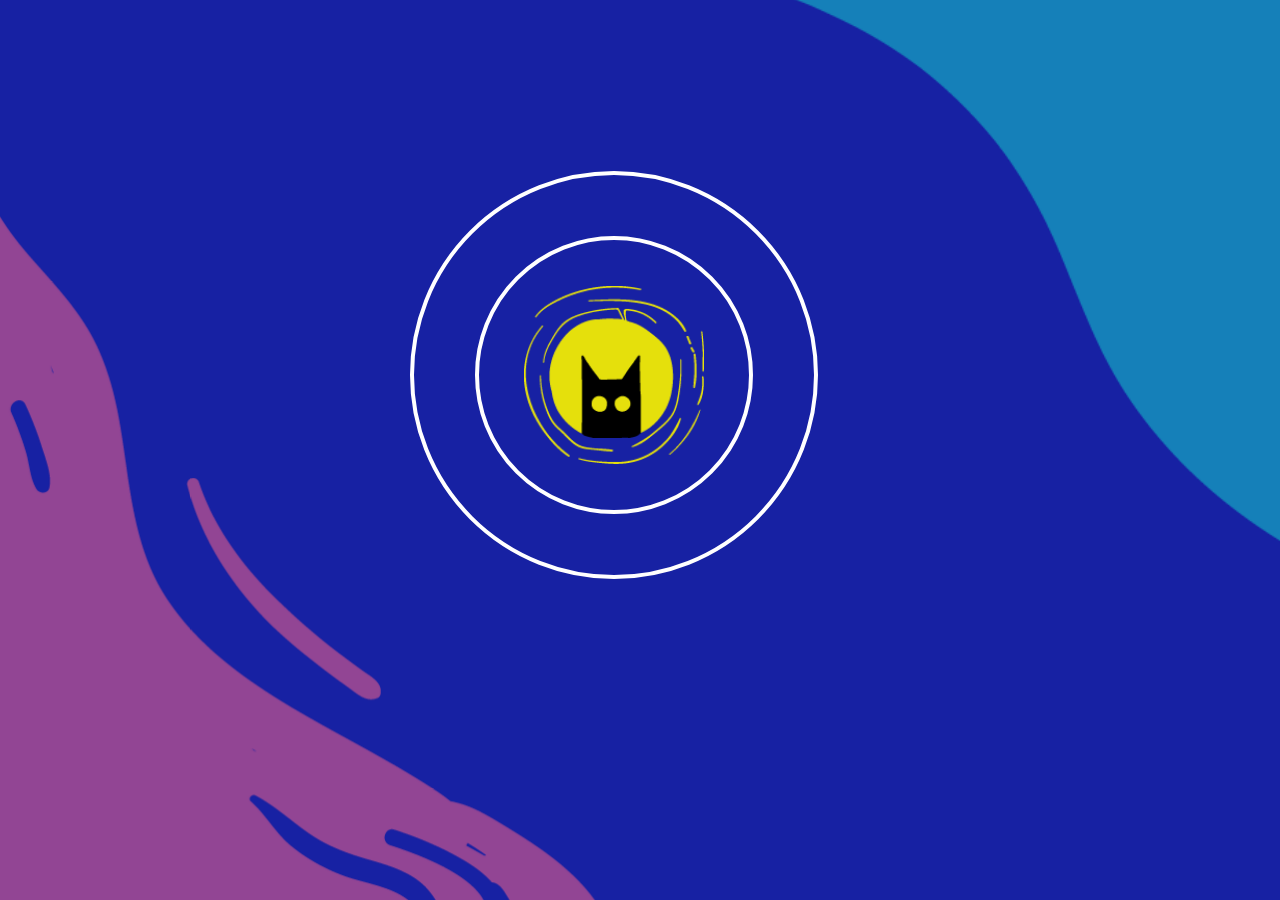
==== index.html @ 48800024 "@media for 1 planet" ====
<!DOCTYPE html>
<html>
<head>
    <meta charset="utf-8">
    <link href="css/homeMovementClouds.css" rel="stylesheet">
    <link href="css/keyframes.css" rel="stylesheet">
    <link href="css/media.css" rel="stylesheet">
    <meta name="viewport" content="width=device-width, initial-scale=1.0">
</head>
<body>

<header class="header">
    <a href=""> Карта </a>
</header>

<!--<div class="content">-->
<!--<<<<<<< HEAD-->
   <main>
       <section class="down">
           <div class="down1">
           </div>
           <div class="down2">
           </div>
       </section>
       <section class="top">
           <div class="top1">
           </div>
           <div class="top2">
           </div>
       </section>

       <section class="orbits center">
	   <div class="orb1 center">
	   <div class="planet1"></div>
			   <div class="orb2 center">
			       <div class="planet2"></div>
                   <div class="cat"></div>
			   </div>
	   </div>
	   
       
       </section>
   </main>
    <!--<div class="CloudsAdapt top1">-->
    <!--</div>-->
    <!--<div class="CloudsAdapt">-->
    <!--</div>-->
    <!--<div class="CloudsAdapt">-->
    <!--</div>-->
<!--=======-->
	<!-- <div class="orbits"> -->
		<!-- <div id="c1"></div> -->
		<!-- <div id="c2"></div> -->
	<!-- </div> -->

	
<!--&gt;>>>>>> f2f3dc037f4c2b1f7d5a09b7b2b5c624f98f9f0e-->
<!--</div>-->

</body>
</html>
---- css/homeMovementClouds.css ----
body{
	background-color:#1721a3;
	text-align:center;

}
*{
	margin: 0;
	padding: 0;
}


header {
	position: fixed;
	top:-999px;
	width: 100%;
	height: 10vh;
	max-height:160px;
	background-color:#ffce50;
	/*text-align:center;*/
}

main{
	position: relative;
	width: 100vw;
	height: 100vh;
	display: flex;
	flex-flow: row wrap;

}

section{
	height: 100%;
/* 		width: 100%; */
	/*flex: 1;*/
	/*display: flex;*/
	/*flex-flow: c;*/
}

.center{
	display:flex;
	align-items:center;
	margin: auto;
	border-radius: 40vh;
}

.orbits{
	/* display:flex; */
	/* align-items:center; */
	position: absolute;
	height:30%;
	width:60%;
	transform:translate(50%, 50%);
	left:-12%;
	top: 4%;
	z-index:100;
}

.orb1{
	/* display:flex; */
	/* align-items:center; */
	/* margin:0 auto; */
	width: 400px;
	height: 400px;
	border: 4px solid white;
	position: relative;
}

.orb2{
	/* display:flex; */
	/* align-items:center; */
	/* margin: auto; */
	width: 270px;
	height: 270px;
	border: 4px solid white;
	position: relative;
}

.cat{
	margin: auto;
	width: 180px;
	height: 180px;
	background:url(images/GO.png) no-repeat center/contain;
}

.planet1{
	position: absolute;
	width: 80px;
	height: 80px;
	left:40%;
	animation: movePlanet1 10s infinite linear;
	background:url(images/pl1.png) no-repeat center/contain;
}

.down1{
	position: fixed;
	height: 110%;
	width:110%;
	left:-5%;
	bottom:-13%;

	background:url(images/obl4.png) no-repeat center;
	background-position: -30px 22px;
	animation: moveBot 5s infinite ease-in-out alternate;
	background-size:contain;
	z-index: 5;
}

.top1 {
	position: fixed;
	right:-10%;
	top:-10%;
	height: 110%;
	width: 110%;
	background: url(images/obl32.png) no-repeat center/contain;
	background-position: 55vw -75px;
	animation: moveTop 5s infinite ease-in-out alternate;
	z-index: 1;
}
---- css/keyframes.css ----
@keyframes moveBot{
	0% { transform: rotate(0deg); }
	
	100% {transform: rotate(6deg); }

}
@keyframes moveTop{
	0% { transform: rotate(-6deg); }
	
	100% {transform: rotate(0deg); }
}
@keyframes movePlanet1{
	from {  transform: rotate(0deg) translateX(200px) rotate(0deg); }
	to {  transform: rotate(360deg) translateX(200px) rotate(-360deg); }
}
---- css/media.css ----
@media only screen
  /* and ( min-height:700px)  */
and (min-device-width: 320px)
and (max-device-width: 480px) {
  .top1{
    background-position: 5vw -5vh;
  }
  .down1{
    background-position: bottom;
    /* animation: move none; */
  }
  .cat{
    width:100px;
    height:100px;
  }
  .orb2{
    width: 130px;
    height: 130px;
  }
  .orb1{
    width: 190px;
    height: 190px;
  }
  .orbits{
    top:18%;
    left:-10%;
    transform:translate(0% 50%);
/* margin: 0 auto; */
  }
  .planet1{
    width:40px;
    heigth:40px;
  }
  @keyframes movePlanet1{
	from {  transform: rotate(0deg) translateX(96px) rotate(0deg); }
	to {  transform: rotate(360deg) translateX(96px) rotate(-360deg); }
  } 
}

@media only screen
  /* and ( min-height:700px)  */
and (min-device-height: 320px)
and (max-device-height: 480px) {
  .top1{
/*     background-position: 5vw -5vh; */
  }
  .down1{
    background-position: bottom;
    /* animation: move none; */
  }
  .cat{
    width:100px;
    height:100px;
  }
  .orb2{
    width: 130px;
    height: 130px;
  }
  .orb1{
    width: 190px;
    height: 190px;
  }
  .orbits{
    top:15%;
  }
}
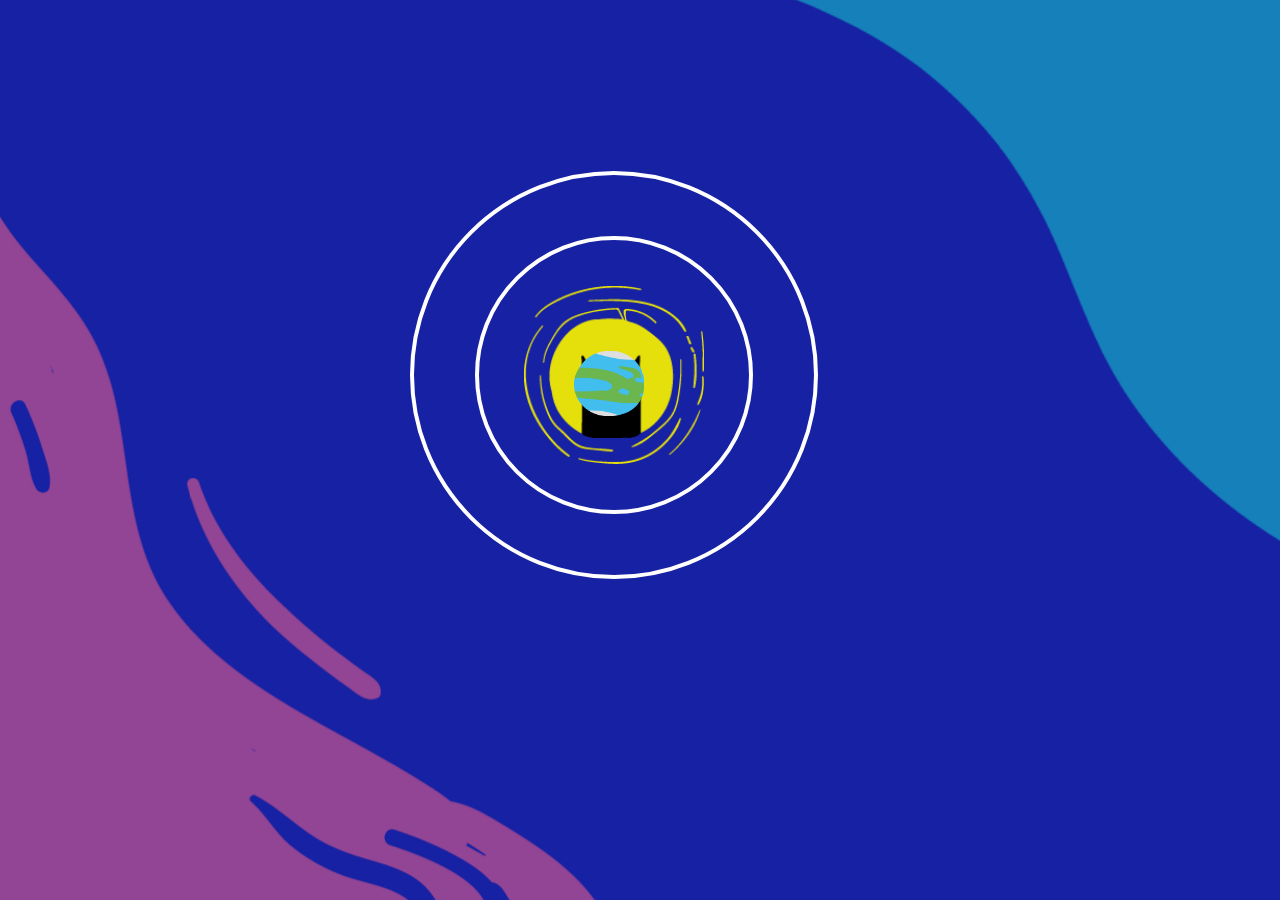
==== commit 3d8b77d1: "3 planet with @media" ====
--- a/index.html
+++ b/index.html
@@ -34,7 +34,9 @@
 	   <div class="planet1"></div>
 			   <div class="orb2 center">
 			       <div class="planet2"></div>
-                   <div class="cat"></div>
+                   <div class="cat">
+				       <div class="planet3"></div>
+				   </div>
 			   </div>
 	   </div>
 	   
--- a/css/homeMovementClouds.css
+++ b/css/homeMovementClouds.css
@@ -52,7 +52,7 @@
 	transform:translate(50%, 50%);
 	left:-12%;
 	top: 4%;
-	z-index:100;
+	z-index:10;
 }
 
 .orb1{
@@ -80,6 +80,7 @@
 	width: 180px;
 	height: 180px;
 	background:url(images/GO.png) no-repeat center/contain;
+	z-index:100;
 }
 
 .planet1{
@@ -89,6 +90,25 @@
 	left:40%;
 	animation: movePlanet1 10s infinite linear;
 	background:url(images/pl1.png) no-repeat center/contain;
+}
+
+.planet2{
+	position: absolute;
+	width: 75px;
+	height: 75px;
+	left:35%;
+	animation: movePlanet2 7s infinite linear;
+	background:url(images/pl2.png) no-repeat center/contain;
+}
+
+.planet3{
+	position: absolute;
+	width: 70px;
+	height: 70px;
+	top:40%;
+	left:35%;
+	animation: movePlanet3 7s infinite linear;
+	background:url(images/pl3.png) no-repeat center/contain;
 }
 
 .down1{
--- a/css/keyframes.css
+++ b/css/keyframes.css
@@ -9,7 +9,17 @@
 	
 	100% {transform: rotate(0deg); }
 }
+
 @keyframes movePlanet1{
 	from {  transform: rotate(0deg) translateX(200px) rotate(0deg); }
 	to {  transform: rotate(360deg) translateX(200px) rotate(-360deg); }
+}
+
+@keyframes movePlanet2{
+	from {  transform: rotate(0deg) translateX(130px) rotate(0deg); }
+	to {  transform: rotate(360deg) translateX(130px) rotate(-360deg); }
+}
+@keyframes movePlanet3{
+	from {  transform: rotate(180deg) translateX(135px) rotate(0deg); }
+	to {  transform: rotate(540deg) translateX(135px) rotate(-360deg); }
 }--- a/css/media.css
+++ b/css/media.css
@@ -1,13 +1,15 @@
-@media only screen
+@media only screen   /* вертикалньое положение*/
   /* and ( min-height:700px)  */
 and (min-device-width: 320px)
 and (max-device-width: 480px) {
   .top1{
     background-position: 5vw -5vh;
+    animation: move none;
   }
   .down1{
-    background-position: bottom;
-    /* animation: move none; */
+  	background-position: 5vw 59vh;
+/*     background-position: bottom; */
+    animation: move none;
   }
   .cat{
     width:100px;
@@ -25,28 +27,52 @@
     top:18%;
     left:-10%;
     transform:translate(0% 50%);
-/* margin: 0 auto; */
   }
   .planet1{
     width:40px;
     heigth:40px;
   }
+  .planet2{
+    width:35px;
+    heigth:35px;
+  }
+  .planet3{
+    width:33px;
+    heigth:33px;
+    left:33%;
+    top:22%;
+  }
+
+
   @keyframes movePlanet1{
 	from {  transform: rotate(0deg) translateX(96px) rotate(0deg); }
 	to {  transform: rotate(360deg) translateX(96px) rotate(-360deg); }
-  } 
+ 	}
+  
+  @keyframes movePlanet2{
+	from {  transform: rotate(0deg) translateX(65px) rotate(0deg); }
+	to {  transform: rotate(360deg) translateX(65px) rotate(-360deg); }
+	}
+
+	@keyframes movePlanet3{
+	from {  transform: rotate(180deg) translateX(65px) rotate(0deg); }
+	to {  transform: rotate(540deg) translateX(65px) rotate(-360deg); }
+	}
+
+   
 }
 
-@media only screen
+@media only screen		/* горизонтальное положение*/
   /* and ( min-height:700px)  */
 and (min-device-height: 320px)
 and (max-device-height: 480px) {
   .top1{
+  	animation: move none;
 /*     background-position: 5vw -5vh; */
   }
   .down1{
-    background-position: bottom;
-    /* animation: move none; */
+/*     background-position: bottom; */
+    animation: move none;
   }
   .cat{
     width:100px;
@@ -61,6 +87,35 @@
     height: 190px;
   }
   .orbits{
-    top:15%;
+    top:9%;
   }
+  .planet1{
+    width:40px;
+    heigth:40px;
+  }
+  .planet2{
+    width:35px;
+    heigth:35px;
+  }
+  .planet3{
+    width:33px;
+    heigth:33px;
+    left:35%;
+    top:23%;
+  }
+
+  @keyframes movePlanet1{
+	from {  transform: rotate(0deg) translateX(96px) rotate(0deg); }
+	to {  transform: rotate(360deg) translateX(96px) rotate(-360deg); }
+  }
+
+  @keyframes movePlanet2{
+	from {  transform: rotate(0deg) translateX(65px) rotate(0deg); }
+	to {  transform: rotate(360deg) translateX(65px) rotate(-360deg); }
+	}
+
+	@keyframes movePlanet3{
+	from {  transform: rotate(180deg) translateX(65px) rotate(0deg); }
+	to {  transform: rotate(540deg) translateX(65px) rotate(-360deg); }
+	} 
 }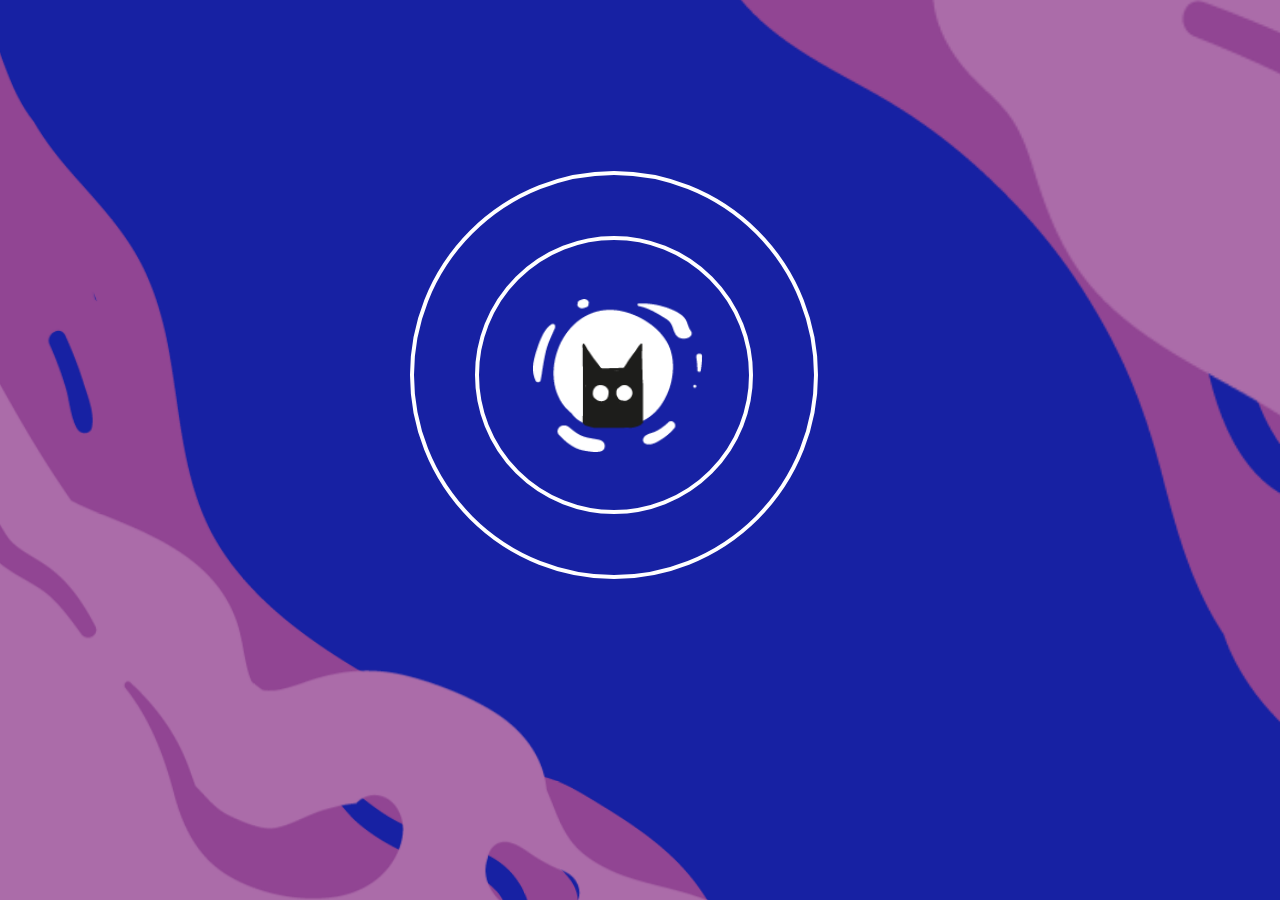
==== commit 255f3855: "double clouds" ====
--- a/index.html
+++ b/index.html
@@ -34,9 +34,9 @@
 	   <div class="planet1"></div>
 			   <div class="orb2 center">
 			       <div class="planet2"></div>
-                   <div class="cat">
-				       <div class="planet3"></div>
-				   </div>
+				   <div class="planet3"></div>
+				   <div class="cat"></div>
+				  
 			   </div>
 	   </div>
 	   
--- a/css/homeMovementClouds.css
+++ b/css/homeMovementClouds.css
@@ -1,7 +1,6 @@
 body{
 	background-color:#1721a3;
 	text-align:center;
-
 }
 *{
 	margin: 0;
@@ -76,10 +75,12 @@
 }
 
 .cat{
-	margin: auto;
-	width: 180px;
-	height: 180px;
-	background:url(images/GO.png) no-repeat center/contain;
+	position:absolute;
+	margin:0 auto;
+	width: 170px;
+	height: 170px;
+	left:20%;
+	background:url(images/sun.png) no-repeat center/contain;
 	z-index:100;
 }
 
@@ -113,12 +114,26 @@
 
 .down1{
 	position: fixed;
-	height: 110%;
-	width:110%;
-	left:-5%;
+	height: 120%;
+	width:120%;
+	left:-3%;
 	bottom:-13%;
 
-	background:url(images/obl4.png) no-repeat center;
+	background:url(images/cloudBotDown.png) no-repeat center;
+	background-position: -30px 22px;
+	animation: moveBot 5s infinite ease-in-out alternate;
+	background-size:contain;
+	z-index: 5;
+}
+
+.down2{
+	position: fixed;
+	height: 90%;
+	width:90%;
+	left:-4%;
+	bottom:-13%;
+
+	background:url(images/cloudBotUp.png) no-repeat center;
 	background-position: -30px 22px;
 	animation: moveBot 5s infinite ease-in-out alternate;
 	background-size:contain;
@@ -131,9 +146,21 @@
 	top:-10%;
 	height: 110%;
 	width: 110%;
-	background: url(images/obl32.png) no-repeat center/contain;
+	background: url(images/cloudTopDown.png) no-repeat center/contain;
 	background-position: 55vw -75px;
 	animation: moveTop 5s infinite ease-in-out alternate;
 	z-index: 1;
 }
 
+.top2 {
+	position: fixed;
+	right:-7%;
+	top:-7%;
+	height: 90%;
+	width: 90%;
+	background: url(images/cloudTopUp.png) no-repeat center/contain;
+	background-position: 55vw -75px;
+	animation: moveTop 5s infinite ease-in-out alternate;
+	z-index: 1;
+}
+
--- a/css/keyframes.css
+++ b/css/keyframes.css
@@ -8,6 +8,12 @@
 	0% { transform: rotate(-6deg); }
 	
 	100% {transform: rotate(0deg); }
+}
+
+@keyframes CatOrbit{
+	0% { transform: rotate(0deg); }
+	
+	100% {transform: rotate(360deg); }
 }
 
 @keyframes movePlanet1{
--- a/css/media.css
+++ b/css/media.css
@@ -1,4 +1,4 @@
-@media only screen   /* вертикалньое положение*/
+@media only screen   /* Ð²ÐµÑ€Ñ‚Ð¸ÐºÐ°Ð»Ð½ÑŒÐ¾Ðµ Ð¿Ð¾Ð»Ð¾Ð¶ÐµÐ½Ð¸Ðµ*/
   /* and ( min-height:700px)  */
 and (min-device-width: 320px)
 and (max-device-width: 480px) {
@@ -6,14 +6,25 @@
     background-position: 5vw -5vh;
     animation: move none;
   }
+  .top2{
+    background-position: 30vw 5vh;
+    animation: move none;
+  }
   .down1{
-  	background-position: 5vw 59vh;
+  	background-position: 0vw 59vh;
+/*     background-position: bottom; */
+    animation: move none;
+  }
+   .down2{
+  	background-position: -3vw 48vh;
 /*     background-position: bottom; */
     animation: move none;
   }
   .cat{
     width:100px;
     height:100px;
+    left:17px;
+    top:15px;
   }
   .orb2{
     width: 130px;
@@ -62,14 +73,20 @@
    
 }
 
-@media only screen		/* горизонтальное положение*/
+@media only screen		/* Ð³Ð¾Ñ€Ð¸Ð·Ð¾Ð½Ñ‚Ð°Ð»ÑŒÐ½Ð¾Ðµ Ð¿Ð¾Ð»Ð¾Ð¶ÐµÐ½Ð¸Ðµ*/
   /* and ( min-height:700px)  */
 and (min-device-height: 320px)
 and (max-device-height: 480px) {
   .top1{
   	animation: move none;
-/*     background-position: 5vw -5vh; */
+    background-position: 55vw -10vh;
   }
+
+  .top2{
+  	animation: move none;
+    background-position: 55vw -10vh;
+  }
+
   .down1{
 /*     background-position: bottom; */
     animation: move none;
@@ -77,6 +94,8 @@
   .cat{
     width:100px;
     height:100px;
+    left:17px;
+    top:15px;
   }
   .orb2{
     width: 130px;
@@ -118,4 +137,5 @@
 	from {  transform: rotate(180deg) translateX(65px) rotate(0deg); }
 	to {  transform: rotate(540deg) translateX(65px) rotate(-360deg); }
 	} 
-}+}
+
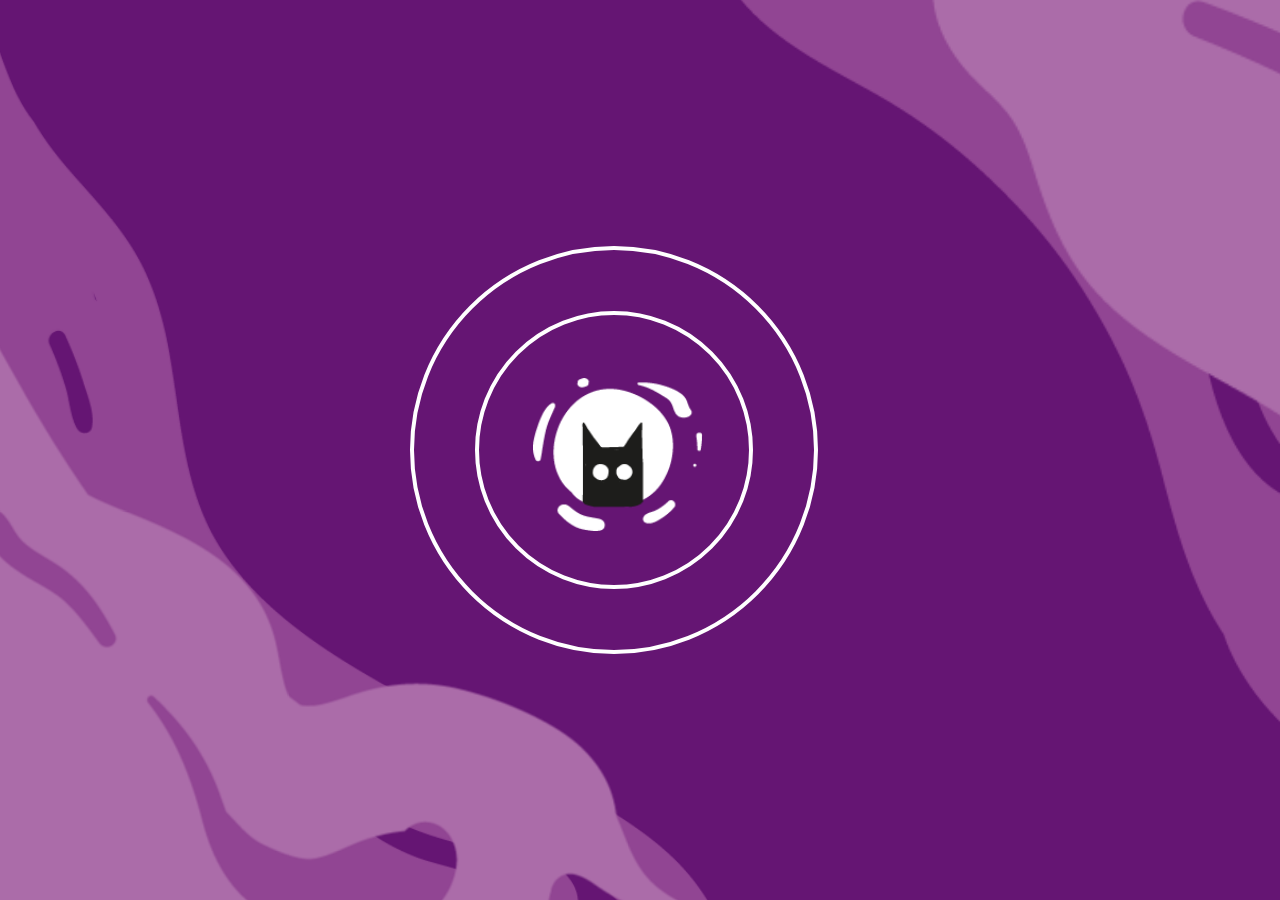
==== commit dc2e9993: "mobile wiki and orbits" ====
--- a/index.html
+++ b/index.html
@@ -13,8 +13,6 @@
     <a href=""> Карта </a>
 </header>
 
-<!--<div class="content">-->
-<!--<<<<<<< HEAD-->
    <main>
        <section class="down">
            <div class="down1">
@@ -43,21 +41,6 @@
        
        </section>
    </main>
-    <!--<div class="CloudsAdapt top1">-->
-    <!--</div>-->
-    <!--<div class="CloudsAdapt">-->
-    <!--</div>-->
-    <!--<div class="CloudsAdapt">-->
-    <!--</div>-->
-<!--=======-->
-	<!-- <div class="orbits"> -->
-		<!-- <div id="c1"></div> -->
-		<!-- <div id="c2"></div> -->
-	<!-- </div> -->
-
-	
-<!--&gt;>>>>>> f2f3dc037f4c2b1f7d5a09b7b2b5c624f98f9f0e-->
-<!--</div>-->
-
+   
 </body>
 </html>--- a/css/homeMovementClouds.css
+++ b/css/homeMovementClouds.css
@@ -1,12 +1,11 @@
 body{
-	background-color:#1721a3;
+	background-color:#651573;
 	text-align:center;
 }
 *{
 	margin: 0;
 	padding: 0;
 }
-
 
 header {
 	position: fixed;
@@ -38,26 +37,22 @@
 .center{
 	display:flex;
 	align-items:center;
-	margin: auto;
+	margin:0 auto;
 	border-radius: 40vh;
 }
-
 .orbits{
-	/* display:flex; */
-	/* align-items:center; */
 	position: absolute;
 	height:30%;
 	width:60%;
-	transform:translate(50%, 50%);
+	-webkit-transform:translate(50%, 50%);
+	    -ms-transform:translate(50%, 50%);
+	        transform:translate(50%, 50%);
 	left:-12%;
-	top: 4%;
+	top: 20%;
 	z-index:10;
 }
 
 .orb1{
-	/* display:flex; */
-	/* align-items:center; */
-	/* margin:0 auto; */
 	width: 400px;
 	height: 400px;
 	border: 4px solid white;
@@ -65,9 +60,6 @@
 }
 
 .orb2{
-	/* display:flex; */
-	/* align-items:center; */
-	/* margin: auto; */
 	width: 270px;
 	height: 270px;
 	border: 4px solid white;
@@ -80,6 +72,7 @@
 	width: 170px;
 	height: 170px;
 	left:20%;
+	top:20%;
 	background:url(images/sun.png) no-repeat center/contain;
 	z-index:100;
 }
@@ -89,6 +82,7 @@
 	width: 80px;
 	height: 80px;
 	left:40%;
+	top:40%;
 	animation: movePlanet1 10s infinite linear;
 	background:url(images/pl1.png) no-repeat center/contain;
 }
@@ -98,6 +92,7 @@
 	width: 75px;
 	height: 75px;
 	left:35%;
+	top:40%;
 	animation: movePlanet2 7s infinite linear;
 	background:url(images/pl2.png) no-repeat center/contain;
 }
@@ -118,7 +113,7 @@
 	width:120%;
 	left:-3%;
 	bottom:-13%;
-
+	min-width:1100px;
 	background:url(images/cloudBotDown.png) no-repeat center;
 	background-position: -30px 22px;
 	animation: moveBot 5s infinite ease-in-out alternate;
@@ -128,11 +123,11 @@
 
 .down2{
 	position: fixed;
-	height: 90%;
-	width:90%;
+	height: 100%;
+	width:100%;
+	min-width:730px;
 	left:-4%;
-	bottom:-13%;
-
+	bottom:-19%;
 	background:url(images/cloudBotUp.png) no-repeat center;
 	background-position: -30px 22px;
 	animation: moveBot 5s infinite ease-in-out alternate;
@@ -146,6 +141,7 @@
 	top:-10%;
 	height: 110%;
 	width: 110%;
+	min-width:850px;
 	background: url(images/cloudTopDown.png) no-repeat center/contain;
 	background-position: 55vw -75px;
 	animation: moveTop 5s infinite ease-in-out alternate;
@@ -158,6 +154,7 @@
 	top:-7%;
 	height: 90%;
 	width: 90%;
+	min-width:700px;
 	background: url(images/cloudTopUp.png) no-repeat center/contain;
 	background-position: 55vw -75px;
 	animation: moveTop 5s infinite ease-in-out alternate;
--- a/css/media.css
+++ b/css/media.css
@@ -1,22 +1,32 @@
-@media only screen   /* Ð²ÐµÑ€Ñ‚Ð¸ÐºÐ°Ð»Ð½ÑŒÐ¾Ðµ Ð¿Ð¾Ð»Ð¾Ð¶ÐµÐ½Ð¸Ðµ*/
-  /* and ( min-height:700px)  */
+@media only screen 
 and (min-device-width: 320px)
 and (max-device-width: 480px) {
   .top1{
-    background-position: 5vw -5vh;
+    background-position: 150vw 5vh;
     animation: move none;
+/* 	right:0%; */
+
+/* 	top:-10%; */
+	height: 90%;
+	width: 70%;
   }
   .top2{
-    background-position: 30vw 5vh;
+    background-position: 20vw 5vh;
     animation: move none;
+   left:20%;
+/* 	top:-7%; */
+	height: 60%;
+	width: 60%;
   }
   .down1{
-  	background-position: 0vw 59vh;
-/*     background-position: bottom; */
+  	background-position: -10vw -5vh;
     animation: move none;
+    height: 75%;
+	width:70%;
+	
   }
    .down2{
-  	background-position: -3vw 48vh;
+  	background-position: 0vw 38vh;
 /*     background-position: bottom; */
     animation: move none;
   }
@@ -73,24 +83,34 @@
    
 }
 
-@media only screen		/* Ð³Ð¾Ñ€Ð¸Ð·Ð¾Ð½Ñ‚Ð°Ð»ÑŒÐ½Ð¾Ðµ Ð¿Ð¾Ð»Ð¾Ð¶ÐµÐ½Ð¸Ðµ*/
+@media only screen		/* ÃƒÂÃ‚Â³ÃƒÂÃ‚Â¾Ãƒâ€˜Ã¢â€šÂ¬ÃƒÂÃ‚Â¸ÃƒÂÃ‚Â·ÃƒÂÃ‚Â¾ÃƒÂÃ‚Â½Ãƒâ€˜Ã¢â‚¬Å¡ÃƒÂÃ‚Â°ÃƒÂÃ‚Â»Ãƒâ€˜Ã…â€™ÃƒÂÃ‚Â½ÃƒÂÃ‚Â¾ÃƒÂÃ‚Âµ ÃƒÂÃ‚Â¿ÃƒÂÃ‚Â¾ÃƒÂÃ‚Â»ÃƒÂÃ‚Â¾ÃƒÂÃ‚Â¶ÃƒÂÃ‚ÂµÃƒÂÃ‚Â½ÃƒÂÃ‚Â¸ÃƒÂÃ‚Âµ*/
   /* and ( min-height:700px)  */
 and (min-device-height: 320px)
 and (max-device-height: 480px) {
   .top1{
   	animation: move none;
-    background-position: 55vw -10vh;
+    background-position: 75vw -10vh;
   }
 
   .top2{
   	animation: move none;
-    background-position: 55vw -10vh;
+    background-position: 65vw -10vh;
   }
 
   .down1{
-/*     background-position: bottom; */
+  	background-position: 1vw -1vh;
     animation: move none;
+    height: 100%;
+	width:100%;
+	
   }
+   .down2{
+  	background-position: 0vw 15vh;
+    animation: move none;
+    height: 100%;
+	width:100%;
+  }
+
   .cat{
     width:100px;
     height:100px;
@@ -106,7 +126,7 @@
     height: 190px;
   }
   .orbits{
-    top:9%;
+    top:21%;
   }
   .planet1{
     width:40px;
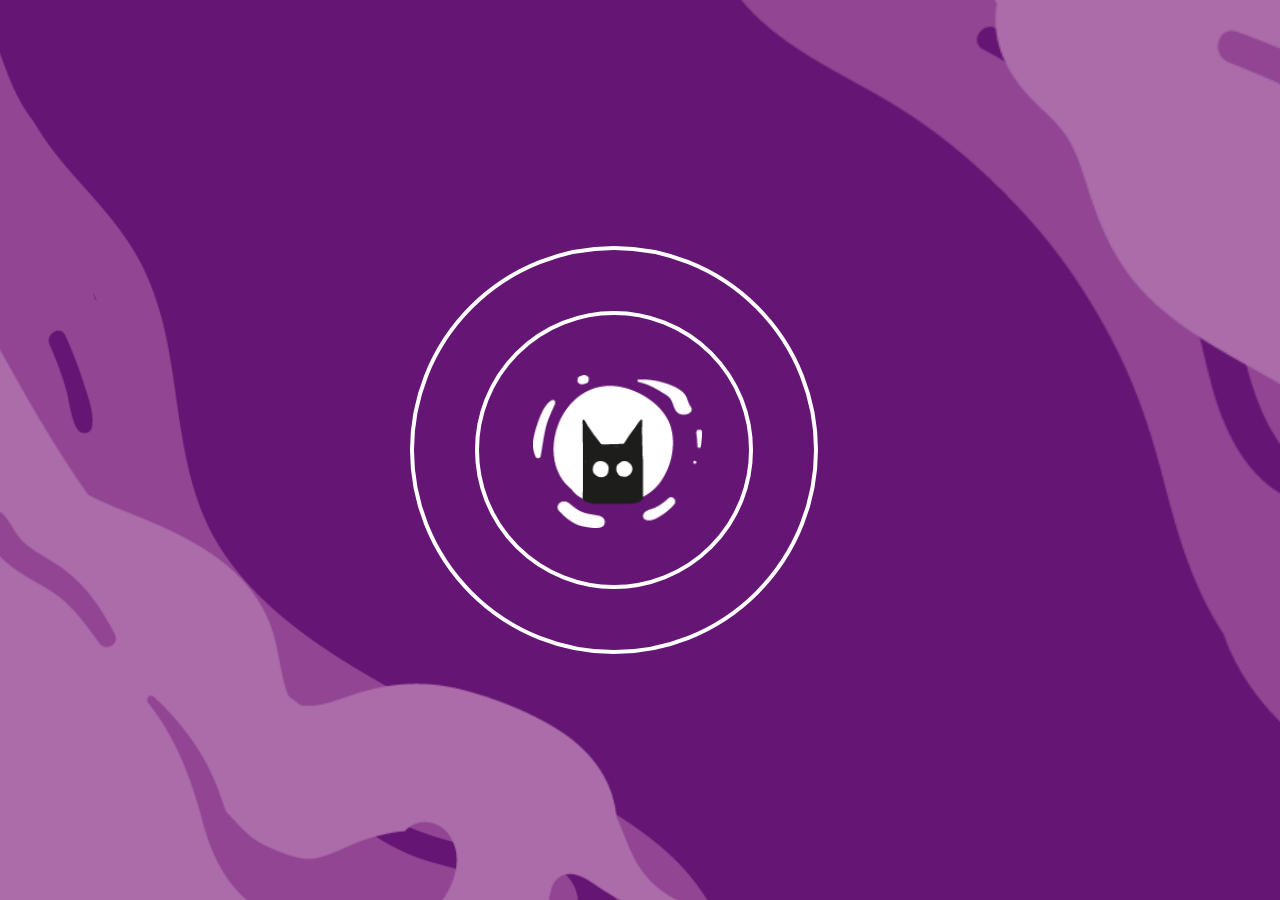
==== commit 47e63fd4: "test commit" ====
--- a/index.html
+++ b/index.html
@@ -29,11 +29,11 @@
 
        <section class="orbits center">
 	   <div class="orb1 center">
-	   <div class="planet1"></div>
+	   <div class="planet1" id="p1"></div>
 			   <div class="orb2 center">
-			       <div class="planet2"></div>
-				   <div class="planet3"></div>
-				   <div class="cat"></div>
+			       <div class="planet2" id="p2"></div>
+				   <div class="planet3" id="p3"></div>
+				   <div id="cat"></div>
 				  
 			   </div>
 	   </div>
@@ -41,6 +41,6 @@
        
        </section>
    </main>
-   
+<script src="orbits.js"></script>
 </body>
 </html>--- a/css/homeMovementClouds.css
+++ b/css/homeMovementClouds.css
@@ -28,10 +28,7 @@
 
 section{
 	height: 100%;
-/* 		width: 100%; */
-	/*flex: 1;*/
-	/*display: flex;*/
-	/*flex-flow: c;*/
+
 }
 
 .center{
@@ -66,13 +63,14 @@
 	position: relative;
 }
 
-.cat{
+#cat{
 	position:absolute;
 	margin:0 auto;
 	width: 170px;
-	height: 170px;
+	height: 160px;
 	left:20%;
-	top:20%;
+	top:21%;
+	cursor:pointer;
 	background:url(images/sun.png) no-repeat center/contain;
 	z-index:100;
 }
@@ -83,8 +81,9 @@
 	height: 80px;
 	left:40%;
 	top:40%;
-	animation: movePlanet1 10s infinite linear;
-	background:url(images/pl1.png) no-repeat center/contain;
+	cursor:pointer;
+	animation: movePlanet1 20s infinite linear;
+	background:url(images/infoplanet.png) no-repeat center/contain;
 }
 
 .planet2{
@@ -93,7 +92,8 @@
 	height: 75px;
 	left:35%;
 	top:40%;
-	animation: movePlanet2 7s infinite linear;
+	cursor:pointer;
+	animation: movePlanet2 12s infinite linear;
 	background:url(images/pl2.png) no-repeat center/contain;
 }
 
@@ -103,8 +103,13 @@
 	height: 70px;
 	top:40%;
 	left:35%;
-	animation: movePlanet3 7s infinite linear;
-	background:url(images/pl3.png) no-repeat center/contain;
+	cursor:pointer;
+	animation: movePlanet3 12s infinite linear;
+	background:url(images/wikiplanet2.png) no-repeat center/contain;
+}
+
+#cat:hover{
+	transform:scale(1.07);
 }
 
 .down1{
@@ -117,6 +122,7 @@
 	background:url(images/cloudBotDown.png) no-repeat center;
 	background-position: -30px 22px;
 	animation: moveBot 5s infinite ease-in-out alternate;
+	animation-delay:1s;
 	background-size:contain;
 	z-index: 5;
 }
@@ -130,7 +136,7 @@
 	bottom:-19%;
 	background:url(images/cloudBotUp.png) no-repeat center;
 	background-position: -30px 22px;
-	animation: moveBot 5s infinite ease-in-out alternate;
+	animation: moveBot 4s infinite ease-in-out alternate;
 	background-size:contain;
 	z-index: 5;
 }
@@ -150,14 +156,14 @@
 
 .top2 {
 	position: fixed;
-	right:-7%;
-	top:-7%;
-	height: 90%;
-	width: 90%;
+	right:-2%;
+	top:-2%;
+	height: 80%;
+	width: 80%;
 	min-width:700px;
 	background: url(images/cloudTopUp.png) no-repeat center/contain;
 	background-position: 55vw -75px;
-	animation: moveTop 5s infinite ease-in-out alternate;
+	animation: moveTop 4s infinite ease-in-out alternate;
 	z-index: 1;
 }
 
--- a/css/keyframes.css
+++ b/css/keyframes.css
@@ -10,20 +10,14 @@
 	100% {transform: rotate(0deg); }
 }
 
-@keyframes CatOrbit{
-	0% { transform: rotate(0deg); }
-	
-	100% {transform: rotate(360deg); }
-}
-
 @keyframes movePlanet1{
 	from {  transform: rotate(0deg) translateX(200px) rotate(0deg); }
 	to {  transform: rotate(360deg) translateX(200px) rotate(-360deg); }
 }
 
 @keyframes movePlanet2{
-	from {  transform: rotate(0deg) translateX(130px) rotate(0deg); }
-	to {  transform: rotate(360deg) translateX(130px) rotate(-360deg); }
+	from {  transform: rotate(0deg) translateX(135px) rotate(0deg); }
+	to {  transform: rotate(360deg) translateX(135px) rotate(-360deg); }
 }
 @keyframes movePlanet3{
 	from {  transform: rotate(180deg) translateX(135px) rotate(0deg); }
